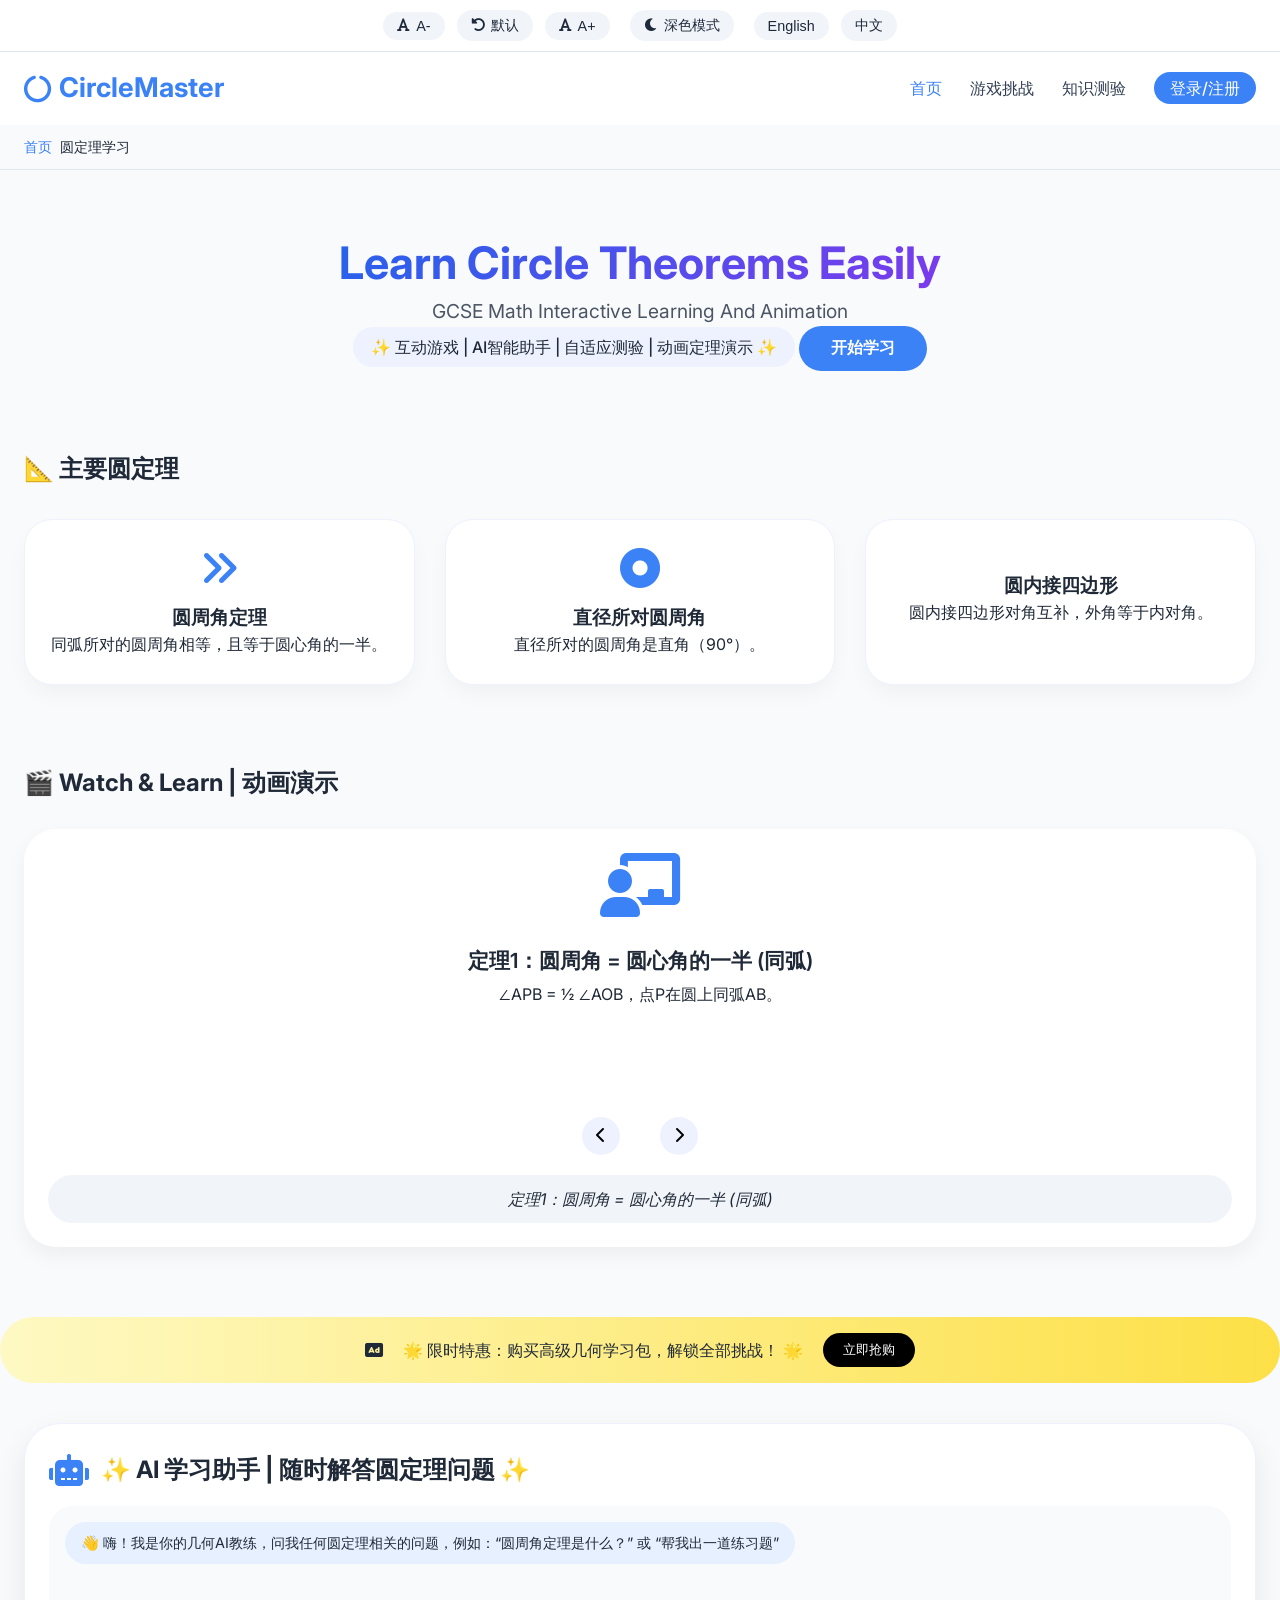
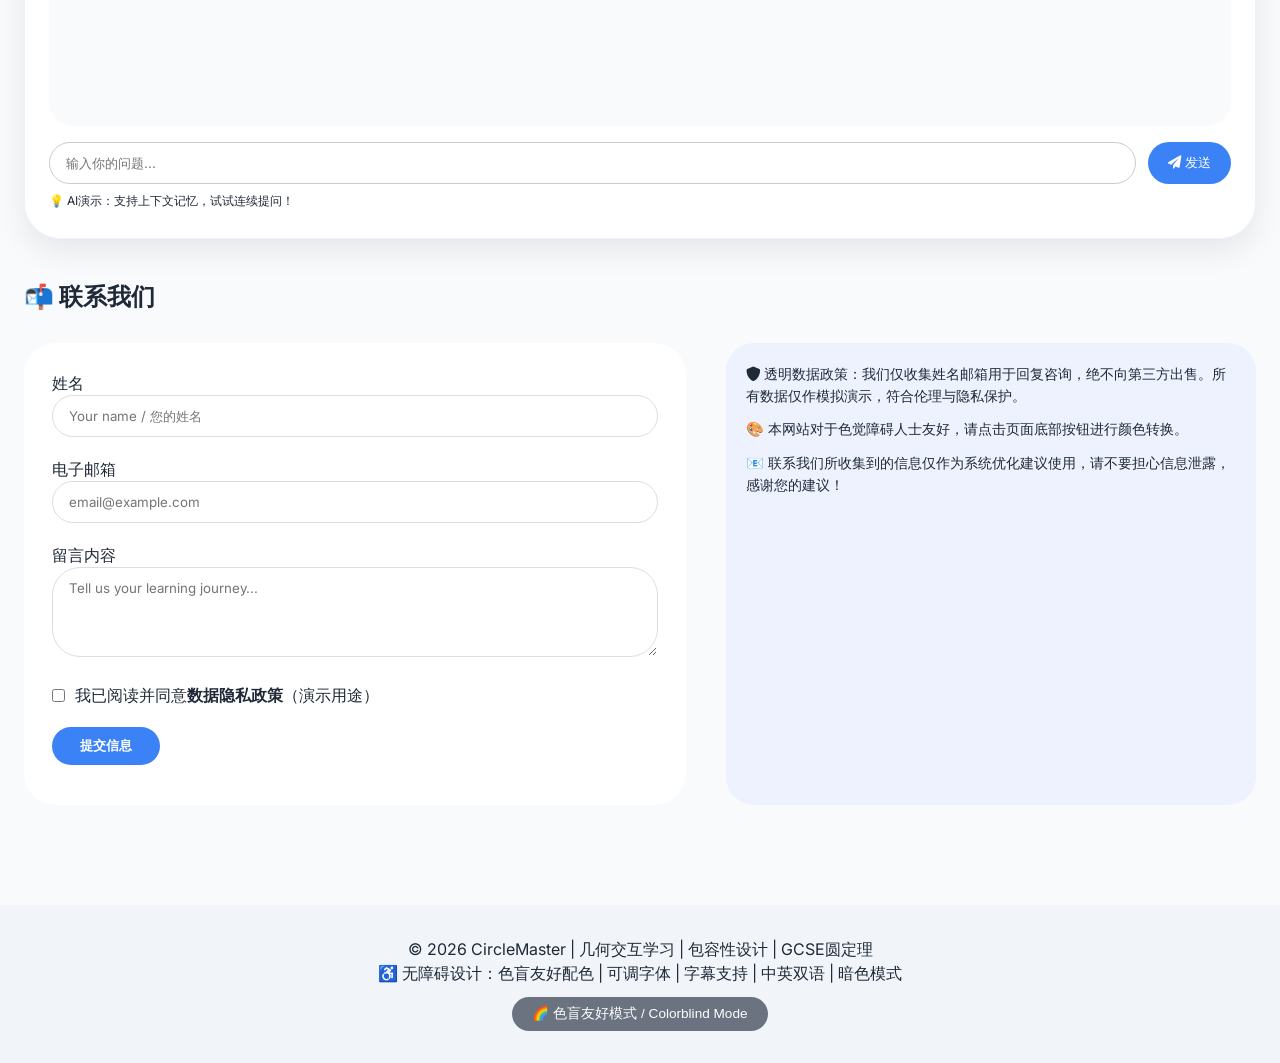
==== v3homepage.html @ ae1b33f3 "Create v3homepage.html version3 html" ====
<!DOCTYPE html>
<html lang="zh-CN">
<head>
    <meta charset="UTF-8">
    <meta name="viewport" content="width=device-width, initial-scale=1.0, viewport-fit=cover">
    <title>CircleMaster | 圆定理交互学习平台 - Version 3</title>
    <!-- 外部 CSS 文件 -->
    <link rel="stylesheet" href="style.css">
    <!-- Font Awesome 6 -->
    <link rel="stylesheet" href="https://cdnjs.cloudflare.com/ajax/libs/font-awesome/6.0.0-beta3/css/all.min.css">
    <!-- Google Fonts -->
    <link href="https://fonts.googleapis.com/css2?family=Inter:opsz,wght@14..32,300;14..32,400;14..32,500;14..32,600;14..32,700&display=swap" rel="stylesheet">
</head>
<body>

<!-- 顶部工具栏 -->
<div class="top-toolbar" role="region" aria-label="辅助功能工具条">
    <div class="tool-group">
        <button id="decreaseFont" class="tool-btn" aria-label="减小字体"><i class="fas fa-font"></i> A-</button>
        <button id="resetFont" class="tool-btn" aria-label="重置字体"><i class="fas fa-undo-alt"></i> 默认</button>
        <button id="increaseFont" class="tool-btn" aria-label="增大字体"><i class="fas fa-font"></i> A+</button>
    </div>
    <div class="tool-group">
        <button id="darkModeToggle" class="tool-btn" aria-label="深色模式"><i class="fas fa-moon"></i> 深色模式</button>
    </div>
    <div class="tool-group">
        <button id="langEn" class="tool-btn lang-btn" data-lang="en">English</button>
        <button id="langZh" class="tool-btn lang-btn" data-lang="zh">中文</button>
    </div>
</div>

<header class="site-header">
    <div class="container">
        <div class="logo-container">
            <a href="#" class="logo-link" id="homeLink" aria-label="回到首页">
                <i class="fas fa-circle-notch"></i>
                <span data-i18n="site_name">CircleMaster</span>
            </a>
        </div>
        <nav class="main-nav" aria-label="主菜单">
            <ul>
                <li><a href="#" class="active" data-i18n="nav_home">首页</a></li>
                <li><a href="#" id="gameLinkPlaceholder" data-i18n="nav_game">游戏挑战</a></li>
                <li><a href="#" id="quizLinkPlaceholder" data-i18n="nav_quiz">知识测验</a></li>
                <li><a href="#" id="authBtn" class="auth-btn" data-i18n="login_register">登录/注册</a></li>
            </ul>
        </nav>
    </div>
</header>

<div class="breadcrumb-wrapper">
    <div class="container">
        <ul class="breadcrumb">
            <li><a href="#" data-i18n="home_breadcrumb">首页</a></li>
            <li><span data-i18n="current_breadcrumb">圆定理学习</span></li>
        </ul>
    </div>
</div>

<main>
    <!-- HERO 区：卖点 -->
    <section class="hero">
        <div class="container hero-content">
            <div class="hero-text">
                <h1 data-i18n="hero_title">Learn Circle Theorems Easily</h1>
                <p class="hero-sub" data-i18n="hero_subtitle">GCSE Math Interactive Learning And Animation</p>
                <p class="hero-selling" data-i18n="hero_usp">✨ 互动游戏 | AI智能助手 | 自适应测验 | 动画定理演示 ✨</p>
                <button id="startLearningBtn" class="btn-primary cta-btn" data-i18n="start_btn">开始学习</button>
            </div>
        </div>
    </section>

    <!-- 圆定理核心规则卡片 -->
    <section class="theorems-cards">
        <div class="container">
            <h2 id="theorems-heading" data-i18n="main_theorems_title">📐 主要圆定理</h2>
            <div class="cards-grid">
                <div class="card theorem-card">
                    <div class="card-icon"><i class="fas fa-angles-right"></i></div>
                    <h3 data-i18n="th1_title">圆周角定理</h3>
                    <p data-i18n="th1_desc">同弧所对的圆周角相等，且等于圆心角的一半。</p>
                </div>
                <div class="card theorem-card">
                    <div class="card-icon"><i class="fas fa-circle-dot"></i></div>
                    <h3 data-i18n="th2_title">直径所对圆周角</h3>
                    <p data-i18n="th2_desc">直径所对的圆周角是直角（90°）。</p>
                </div>
                <div class="card theorem-card">
                    <div class="card-icon"><i class="fas fa-chord"></i></div>
                    <h3 data-i18n="th3_title">圆内接四边形</h3>
                    <p data-i18n="th3_desc">圆内接四边形对角互补，外角等于内对角。</p>
                </div>
            </div>
        </div>
    </section>

    <!-- 动画/幻灯片展示圆定理（带字幕） -->
    <section class="watch-learn">
        <div class="container">
            <h2 data-i18n="watch_title">🎬 Watch & Learn | 动画演示</h2>
            <div class="slider-container">
                <div class="slider" id="theoremSlider">
                    <div class="slide active">
                        <div class="slide-graphic"><i class="fas fa-chalkboard-user"></i></div>
                        <div class="slide-caption" data-i18n="slide1_caption">定理1：圆周角 = 圆心角的一半 (同弧)</div>
                        <div class="slide-sub" data-i18n="slide1_detail">∠APB = ½ ∠AOB，点P在圆上同弧AB。</div>
                    </div>
                    <div class="slide">
                        <div class="slide-graphic"><i class="fas fa-chart-line"></i></div>
                        <div class="slide-caption" data-i18n="slide2_caption">定理2：直径所对的圆周角 = 90°</div>
                        <div class="slide-sub" data-i18n="slide2_detail">若AB为直径，则∠ACB = 90°。</div>
                    </div>
                    <div class="slide">
                        <div class="slide-graphic"><i class="fas fa-shapes"></i></div>
                        <div class="slide-caption" data-i18n="slide3_caption">定理3：圆内接四边形对角互补</div>
                        <div class="slide-sub" data-i18n="slide3_detail">∠A + ∠C = 180°, ∠B + ∠D = 180°。</div>
                    </div>
                </div>
                <div class="slider-controls">
                    <button class="slider-btn prev" id="prevSlide"><i class="fas fa-chevron-left"></i></button>
                    <div class="slide-dots" id="slideDots"></div>
                    <button class="slider-btn next" id="nextSlide"><i class="fas fa-chevron-right"></i></button>
                </div>
                <div class="subtitle-track" aria-live="polite">
                    <span id="liveSubtitle" data-i18n="slide1_caption">定理1：圆周角 = 圆心角的一半 (同弧)</span>
                </div>
            </div>
        </div>
    </section>

    <!-- 广告横幅 / 盈利机制 -->
    <div class="ads-banner">
        <div class="container ads-content">
            <i class="fas fa-ad"></i>
            <span data-i18n="ad_text">🌟 限时特惠：购买高级几何学习包，解锁全部挑战！ 🌟</span>
            <button class="ad-btn" data-i18n="ad_btn">立即抢购</button>
        </div>
    </div>

    <!-- AI 聊天机器人（增强版：支持上下文记忆） -->
    <section class="ai-assistant-section">
        <div class="container">
            <div class="ai-chatbot-card" id="aiAssistantCard">
                <div class="ai-header">
                    <i class="fas fa-robot"></i>
                    <span data-i18n="ai_greeting">✨ AI 学习助手 | 随时解答圆定理问题 ✨</span>
                </div>
                <div class="chat-messages-card" id="aiChatMessages">
                    <div class="bot-msg">👋 嗨！我是你的几何AI教练，问我任何圆定理相关的问题，例如：“圆周角定理是什么？” 或 “帮我出一道练习题”</div>
                </div>
                <div class="ai-input-group">
                    <input type="text" id="aiUserInput" placeholder="输入你的问题..." aria-label="向AI提问">
                    <button id="aiSendBtn"><i class="fas fa-paper-plane"></i> 发送</button>
                </div>
                <p class="form-feedback" style="font-size:12px; margin-top:8px;" data-i18n="ai_disclaimer">💡 AI演示：支持上下文记忆，试试连续提问！</p>
            </div>
        </div>
    </section>

    <!-- 联系表单（增强验证与成功提示） -->
    <section class="contact-section">
        <div class="container">
            <h2 data-i18n="contact_title">📬 联系我们</h2>
            <div class="contact-wrapper">
                <form id="contactForm" class="contact-form" novalidate>
                    <div class="form-group">
                        <label for="name" data-i18n="form_name">姓名</label>
                        <input type="text" id="name" placeholder="Your name / 您的姓名" required>
                        <div class="field-error" id="nameError"></div>
                    </div>
                    <div class="form-group">
                        <label for="email" data-i18n="form_email">电子邮箱</label>
                        <input type="email" id="email" placeholder="email@example.com" required>
                        <div class="field-error" id="emailError"></div>
                    </div>
                    <div class="form-group">
                        <label for="message" data-i18n="form_message">留言内容</label>
                        <textarea id="message" rows="4" placeholder="Tell us your learning journey..." required></textarea>
                        <div class="field-error" id="messageError"></div>
                    </div>
                    <div class="form-policy">
                        <input type="checkbox" id="policyConsent" required>
                        <label for="policyConsent" data-i18n="policy_consent">我已阅读并同意<strong data-i18n="policy_link">数据隐私政策</strong>（演示用途）</label>
                        <div class="field-error" id="policyError"></div>
                    </div>
                    <button type="submit" class="btn-secondary" data-i18n="submit_btn">提交信息</button>
                    <p id="formFeedback" class="form-feedback success-message"></p>
                </form>
                <div class="data-transparency" id="dataPolicyBox">
                    <p><i class="fas fa-shield-alt"></i> <span data-i18n="data_policy_text">透明数据政策：我们仅收集姓名邮箱用于回复咨询，绝不向第三方出售。所有数据仅作模拟演示，符合伦理与隐私保护。</span></p>
                    <p><span data-i18n="colorblind_notice">🎨 本网站对于色觉障碍人士友好，请点击页面底部按钮进行颜色转换。</span></p>
                    <p><span data-i18n="contact_opt_notice">📧 联系我们所收集到的信息仅作为系统优化建议使用，请不要担心信息泄露，感谢您的建议！</span></p>
                </div>
            </div>
        </div>
    </section>
</main>

<footer class="site-footer">
    <div class="container">
        <p data-i18n="footer_copyright">© 2026 CircleMaster | 几何交互学习 | 包容性设计 | GCSE圆定理</p>
        <p data-i18n="footer_ethical">♿ 无障碍设计：色盲友好配色 | 可调字体 | 字幕支持 | 中英双语 | 暗色模式</p>
        <div class="footer-buttons">
            <button id="colorblindToggleBtn" class="colorblind-toggle" data-i18n="colorblind_btn">🌈 色盲友好模式 / Colorblind Mode</button>
        </div>
    </div>
</footer>

<!-- 登录/注册模态框（附加功能） -->
<div id="authModal" class="modal">
    <div class="modal-content">
        <div class="modal-header">
            <h3 data-i18n="modal_title">账户访问</h3>
            <button class="close-modal" id="closeModalBtn">&times;</button>
        </div>
        <div class="tab-buttons">
            <button class="tab-btn active" data-tab="login" data-i18n="login_tab">登录</button>
            <button class="tab-btn" data-tab="register" data-i18n="register_tab">注册</button>
        </div>
        <div id="loginPane" class="tab-pane active">
            <form id="loginForm" class="auth-form">
                <div class="form-group">
                    <input type="email" id="loginEmail" placeholder="电子邮箱" required>
                </div>
                <div class="form-group">
                    <input type="password" id="loginPassword" placeholder="密码" required>
                </div>
                <button type="submit" class="btn-primary" style="width:100%" data-i18n="login_btn">登录</button>
                <span id="loginError" class="auth-error"></span>
            </form>
        </div>
        <div id="registerPane" class="tab-pane">
            <form id="registerForm" class="auth-form">
                <div class="form-group">
                    <input type="text" id="regName" placeholder="用户名" required>
                </div>
                <div class="form-group">
                    <input type="email" id="regEmail" placeholder="电子邮箱" required>
                </div>
                <div class="form-group">
                    <input type="password" id="regPassword" placeholder="密码 (至少6位)" required>
                </div>
                <div class="form-group">
                    <input type="password" id="regConfirm" placeholder="确认密码" required>
                </div>
                <button type="submit" class="btn-primary" style="width:100%" data-i18n="register_btn">注册新账户</button>
                <span id="registerError" class="auth-error"></span>
            </form>
        </div>
    </div>
</div>

<script src="script.js"></script>
</body>
</html>
---- style.css ----
/* style of version2 */
* {
    margin: 0;
    padding: 0;
    box-sizing: border-box;
}

body {
    font-family: 'Inter', sans-serif;
    background-color: #f9fafc;
    color: #1f2937;
    line-height: 1.5;
    transition: background-color 0.3s, color 0.2s;
}

/* 深色模式 */
body.dark-mode {
    background-color: #121212;
    color: #e5e7eb;
}

body.dark-mode .card,
body.dark-mode .contact-form,
body.dark-mode .slider-container,
body.dark-mode .ads-banner,
body.dark-mode .ai-chatbot-card,
body.dark-mode .modal-content {
    background-color: #1e1e2f;
    color: #e0e0e0;
    border-color: #333;
}

body.dark-mode .site-header,
body.dark-mode .breadcrumb-wrapper,
body.dark-mode footer,
body.dark-mode .top-toolbar {
    background-color: #0a0a0f;
    border-bottom-color: #2d2d3a;
}

/* 色盲友好模式 */
body.colorblind-friendly {
    filter: contrast(1.1) saturate(0.85);
    background-color: #fef7e0;
}
body.colorblind-friendly .card,
body.colorblind-friendly .contact-form,
body.colorblind-friendly .slider-container,
body.colorblind-friendly .ai-chatbot-card {
    background-color: #fff5e0;
    border-color: #d4b87a;
}
body.colorblind-friendly .btn-primary,
body.colorblind-friendly .auth-btn,
body.colorblind-friendly .ai-input-group button {
    background-color: #2c5f8a;
}
body.colorblind-friendly .tool-btn {
    background-color: #e9e2c7;
}
body.dark-mode.colorblind-friendly {
    filter: contrast(1.1) saturate(0.85);
    background-color: #1e1a10;
}
body.dark-mode.colorblind-friendly .card,
body.dark-mode.colorblind-friendly .contact-form,
body.dark-mode.colorblind-friendly .slider-container,
body.dark-mode.colorblind-friendly .ai-chatbot-card {
    background-color: #2a2418;
    border-color: #6b5a3a;
}

.container {
    max-width: 1280px;
    margin: 0 auto;
    padding: 0 24px;
}

/* 顶部工具栏 */
.top-toolbar {
    background: #ffffff;
    border-bottom: 1px solid #e2e8f0;
    padding: 10px 0;
    display: flex;
    justify-content: center;
    align-items: center;
    flex-wrap: wrap;
    gap: 20px;
    transition: background 0.3s;
}
.tool-group {
    display: flex;
    gap: 12px;
    align-items: center;
}
.tool-btn {
    background: #f1f5f9;
    border: none;
    padding: 6px 14px;
    border-radius: 40px;
    font-size: 0.9rem;
    cursor: pointer;
    font-weight: 500;
    transition: all 0.2s;
    display: inline-flex;
    align-items: center;
    gap: 6px;
    color: #1e293b;
}
body.dark-mode .tool-btn {
    background: #2d2d3a;
    color: #e2e8f0;
}
.tool-btn:hover {
    background: #e2e8f0;
    transform: scale(0.97);
}

/* 头部 */
.site-header {
    background: white;
    box-shadow: 0 1px 3px rgba(0,0,0,0.05);
    padding: 16px 0;
    transition: background 0.3s;
}
.site-header .container {
    display: flex;
    justify-content: space-between;
    align-items: center;
    flex-wrap: wrap;
    gap: 20px;
}
.logo-link {
    font-size: 1.7rem;
    font-weight: 700;
    text-decoration: none;
    color: #3b82f6;
    display: flex;
    align-items: center;
    gap: 8px;
}
.main-nav ul {
    display: flex;
    gap: 28px;
    list-style: none;
    align-items: center;
}
.main-nav a {
    text-decoration: none;
    font-weight: 500;
    color: #334155;
    transition: color 0.2s;
}
body.dark-mode .main-nav a {
    color: #cbd5e1;
}
.main-nav a.active,
.main-nav a:hover {
    color: #3b82f6;
}
.auth-btn {
    background: #3b82f6;
    color: white !important;
    padding: 6px 16px;
    border-radius: 40px;
    transition: 0.2s;
}
.auth-btn:hover {
    background: #2563eb;
    transform: translateY(-1px);
}

/* 面包屑 */
.breadcrumb-wrapper {
    background: #f8fafc;
    padding: 12px 0;
    border-bottom: 1px solid #e2e8f0;
}
.breadcrumb {
    display: flex;
    list-style: none;
    gap: 8px;
    font-size: 0.85rem;
}
.breadcrumb a {
    text-decoration: none;
    color: #3b82f6;
}

/* HERO */
.hero {
    padding: 60px 0 40px;
    text-align: center;
}
.hero-content {
    display: flex;
    flex-direction: column;
    align-items: center;
    gap: 20px;
}
.hero-text h1 {
    font-size: 2.8rem;
    background: linear-gradient(135deg, #2563eb, #7c3aed);
    background-clip: text;
    -webkit-background-clip: text;
    color: transparent;
}
.hero-sub {
    font-size: 1.2rem;
    color: #4b5563;
}
.hero-selling {
    font-weight: 500;
    background: #eef2ff;
    display: inline-block;
    padding: 8px 18px;
    border-radius: 40px;
}
.btn-primary {
    background: #3b82f6;
    color: white;
    border: none;
    padding: 12px 32px;
    border-radius: 40px;
    font-weight: 600;
    font-size: 1rem;
    cursor: pointer;
    transition: 0.2s;
}
.btn-primary:hover {
    background: #2563eb;
    transform: translateY(-2px);
}

/* 定理卡片 */
.theorems-cards {
    padding: 40px 0;
}
.cards-grid {
    display: grid;
    grid-template-columns: repeat(auto-fit, minmax(280px, 1fr));
    gap: 30px;
    margin-top: 32px;
}
.card {
    background: white;
    border-radius: 28px;
    padding: 28px 20px;
    box-shadow: 0 10px 25px -5px rgba(0,0,0,0.05);
    text-align: center;
    transition: transform 0.2s, box-shadow 0.2s;
    border: 1px solid #eef2ff;
}
.card:hover {
    transform: translateY(-5px);
    box-shadow: 0 20px 30px -10px rgba(0,0,0,0.1);
}
.card-icon i {
    font-size: 2.5rem;
    color: #3b82f6;
    margin-bottom: 16px;
}

/* 幻灯片 */
.watch-learn {
    padding: 40px 0;
}
.slider-container {
    background: #ffffff;
    border-radius: 32px;
    padding: 24px;
    box-shadow: 0 8px 20px rgba(0,0,0,0.05);
    margin-top: 28px;
}
.slider {
    position: relative;
    min-height: 240px;
}
.slide {
    display: none;
    text-align: center;
    animation: fade 0.4s ease;
}
.slide.active {
    display: block;
}
.slide-graphic i {
    font-size: 4rem;
    color: #3b82f6;
    margin-bottom: 16px;
}
.slide-caption {
    font-size: 1.3rem;
    font-weight: 600;
    margin: 12px 0 6px;
}
.slider-controls {
    display: flex;
    justify-content: center;
    align-items: center;
    gap: 20px;
    margin-top: 24px;
}
.slider-btn {
    background: #eef2ff;
    border: none;
    width: 38px;
    height: 38px;
    border-radius: 50%;
    cursor: pointer;
    font-size: 1rem;
}
.slide-dots {
    display: flex;
    gap: 12px;
}
.dot {
    width: 10px;
    height: 10px;
    border-radius: 50%;
    background: #cbd5e1;
    cursor: pointer;
}
.dot.active {
    background: #3b82f6;
    width: 24px;
    border-radius: 10px;
}
.subtitle-track {
    margin-top: 20px;
    background: #f1f5f9;
    padding: 12px;
    border-radius: 32px;
    text-align: center;
    font-style: italic;
}
@keyframes fade {
    from { opacity: 0; transform: translateX(10px); }
    to { opacity: 1; transform: translateX(0); }
}

/* 广告条 */
.ads-banner {
    background: linear-gradient(90deg, #fef9c3, #fde047);
    padding: 16px 0;
    margin: 30px 0 20px;
    border-radius: 60px;
}
body.dark-mode .ads-banner {
    background: linear-gradient(90deg, #2b2b1f, #5e5a2a);
}
.ads-content {
    display: flex;
    justify-content: center;
    align-items: center;
    gap: 20px;
    flex-wrap: wrap;
}
.ad-btn {
    background: black;
    color: white;
    border: none;
    padding: 8px 20px;
    border-radius: 40px;
    font-weight: 500;
    cursor: pointer;
}

/* AI助手卡片 */
.ai-assistant-section {
    padding: 20px 0 20px;
}
.ai-chatbot-card {
    background: white;
    border-radius: 36px;
    padding: 28px 24px;
    box-shadow: 0 12px 30px rgba(0,0,0,0.08);
    transition: 0.2s;
    border: 1px solid #eef2ff;
}
.ai-header {
    display: flex;
    align-items: center;
    gap: 12px;
    font-size: 1.5rem;
    font-weight: 700;
    margin-bottom: 18px;
}
.ai-header i {
    color: #3b82f6;
    font-size: 2rem;
}
.chat-messages-card {
    background: #f8fafc;
    border-radius: 24px;
    padding: 16px;
    height: 220px;
    overflow-y: auto;
    display: flex;
    flex-direction: column;
    gap: 12px;
    margin-bottom: 16px;
}
.bot-msg,
.user-msg {
    max-width: 85%;
    padding: 10px 16px;
    border-radius: 24px;
    font-size: 0.9rem;
}
.bot-msg {
    background: #e6f0ff;
    align-self: flex-start;
    color: #1e293b;
}
.user-msg {
    background: #3b82f6;
    color: white;
    align-self: flex-end;
}
.ai-input-group {
    display: flex;
    gap: 12px;
}
.ai-input-group input {
    flex: 1;
    padding: 12px 16px;
    border-radius: 60px;
    border: 1px solid #ccc;
    font-family: inherit;
}
.ai-input-group button {
    background: #3b82f6;
    border: none;
    color: white;
    border-radius: 60px;
    padding: 0 20px;
    cursor: pointer;
}

/* 联系表单 */
.contact-section {
    padding: 20px 0 60px;
}
.contact-wrapper {
    display: grid;
    grid-template-columns: 1fr 0.8fr;
    gap: 40px;
    margin-top: 28px;
}
.contact-form {
    background: white;
    padding: 28px;
    border-radius: 32px;
}
.form-group {
    margin-bottom: 20px;
}
.form-group input,
.form-group textarea {
    width: 100%;
    padding: 12px 16px;
    border-radius: 28px;
    border: 1px solid #ddd;
    font-family: inherit;
}
.form-policy {
    display: flex;
    align-items: center;
    gap: 10px;
    margin-bottom: 20px;
}
.btn-secondary {
    background: #3b82f6;
    color: white;
    border: none;
    padding: 10px 28px;
    border-radius: 40px;
    font-weight: 600;
    cursor: pointer;
}
.data-transparency {
    background: #eef2ff;
    padding: 20px;
    border-radius: 28px;
    font-size: 0.9rem;
}
.data-transparency p {
    margin-bottom: 12px;
}
.data-transparency p:last-child {
    margin-bottom: 0;
}

/* 页脚 */
footer {
    background: #f1f5f9;
    padding: 32px 0;
    text-align: center;
    margin-top: 40px;
}
.footer-buttons {
    display: flex;
    justify-content: center;
    gap: 20px;
    margin-top: 12px;
    flex-wrap: wrap;
}
.colorblind-toggle {
    background: #6b7280;
    color: white;
    border: none;
    padding: 8px 20px;
    border-radius: 40px;
    font-size: 0.85rem;
    cursor: pointer;
    transition: 0.2s;
}
.colorblind-toggle:hover {
    background: #4b5563;
    transform: scale(0.98);
}

/* 响应式 */
@media (max-width: 780px) {
    .contact-wrapper {
        grid-template-columns: 1fr;
    }
    .top-toolbar {
        gap: 12px;
    }
    .hero-text h1 {
        font-size: 2rem;
    }
    .container {
        padding: 0 20px;
    }
    .site-header .container {
        flex-direction: column;
    }
}
.form-feedback {
    margin-top: 12px;
    font-size: 0.85rem;
}

/* 模态框 */
.modal {
    display: none;
    position: fixed;
    top: 0;
    left: 0;
    width: 100%;
    height: 100%;
    background-color: rgba(0, 0, 0, 0.6);
    z-index: 1000;
    justify-content: center;
    align-items: center;
    backdrop-filter: blur(4px);
}
.modal.show {
    display: flex;
}
.modal-content {
    background: white;
    border-radius: 32px;
    width: 90%;
    max-width: 450px;
    padding: 28px 24px;
    position: relative;
    animation: modalFadeIn 0.3s ease;
    box-shadow: 0 25px 40px rgba(0,0,0,0.2);
}
body.dark-mode .modal-content {
    background: #1e1e2f;
    color: #e0e0e0;
}
@keyframes modalFadeIn {
    from { opacity: 0; transform: translateY(-30px); }
    to { opacity: 1; transform: translateY(0); }
}
.modal-header {
    display: flex;
    justify-content: space-between;
    align-items: center;
    margin-bottom: 24px;
    border-bottom: 1px solid #e2e8f0;
    padding-bottom: 12px;
}
.modal-header h3 {
    font-size: 1.5rem;
    font-weight: 600;
}
.close-modal {
    background: none;
    border: none;
    font-size: 1.8rem;
    cursor: pointer;
    color: #94a3b8;
    transition: 0.2s;
}
.close-modal:hover {
    color: #ef4444;
}
.tab-buttons {
    display: flex;
    gap: 16px;
    margin-bottom: 24px;
    border-bottom: 1px solid #e2e8f0;
}
.tab-btn {
    background: none;
    border: none;
    padding: 8px 0;
    font-size: 1rem;
    font-weight: 600;
    cursor: pointer;
    color: #64748b;
    transition: 0.2s;
}
.tab-btn.active {
    color: #3b82f6;
    border-bottom: 2px solid #3b82f6;
}
.tab-pane {
    display: none;
}
.tab-pane.active {
    display: block;
}
.auth-form .form-group {
    margin-bottom: 20px;
}
.auth-form input {
    width: 100%;
    padding: 12px 16px;
    border-radius: 28px;
    border: 1px solid #cbd5e1;
    background: #f8fafc;
    transition: 0.2s;
}
body.dark-mode .auth-form input {
    background: #2d2d3a;
    border-color: #4b5563;
    color: white;
}
.auth-form button {
    width: 100%;
    margin-top: 8px;
}
.auth-error {
    color: #ef4444;
    font-size: 0.8rem;
    margin-top: 6px;
    display: block;
}
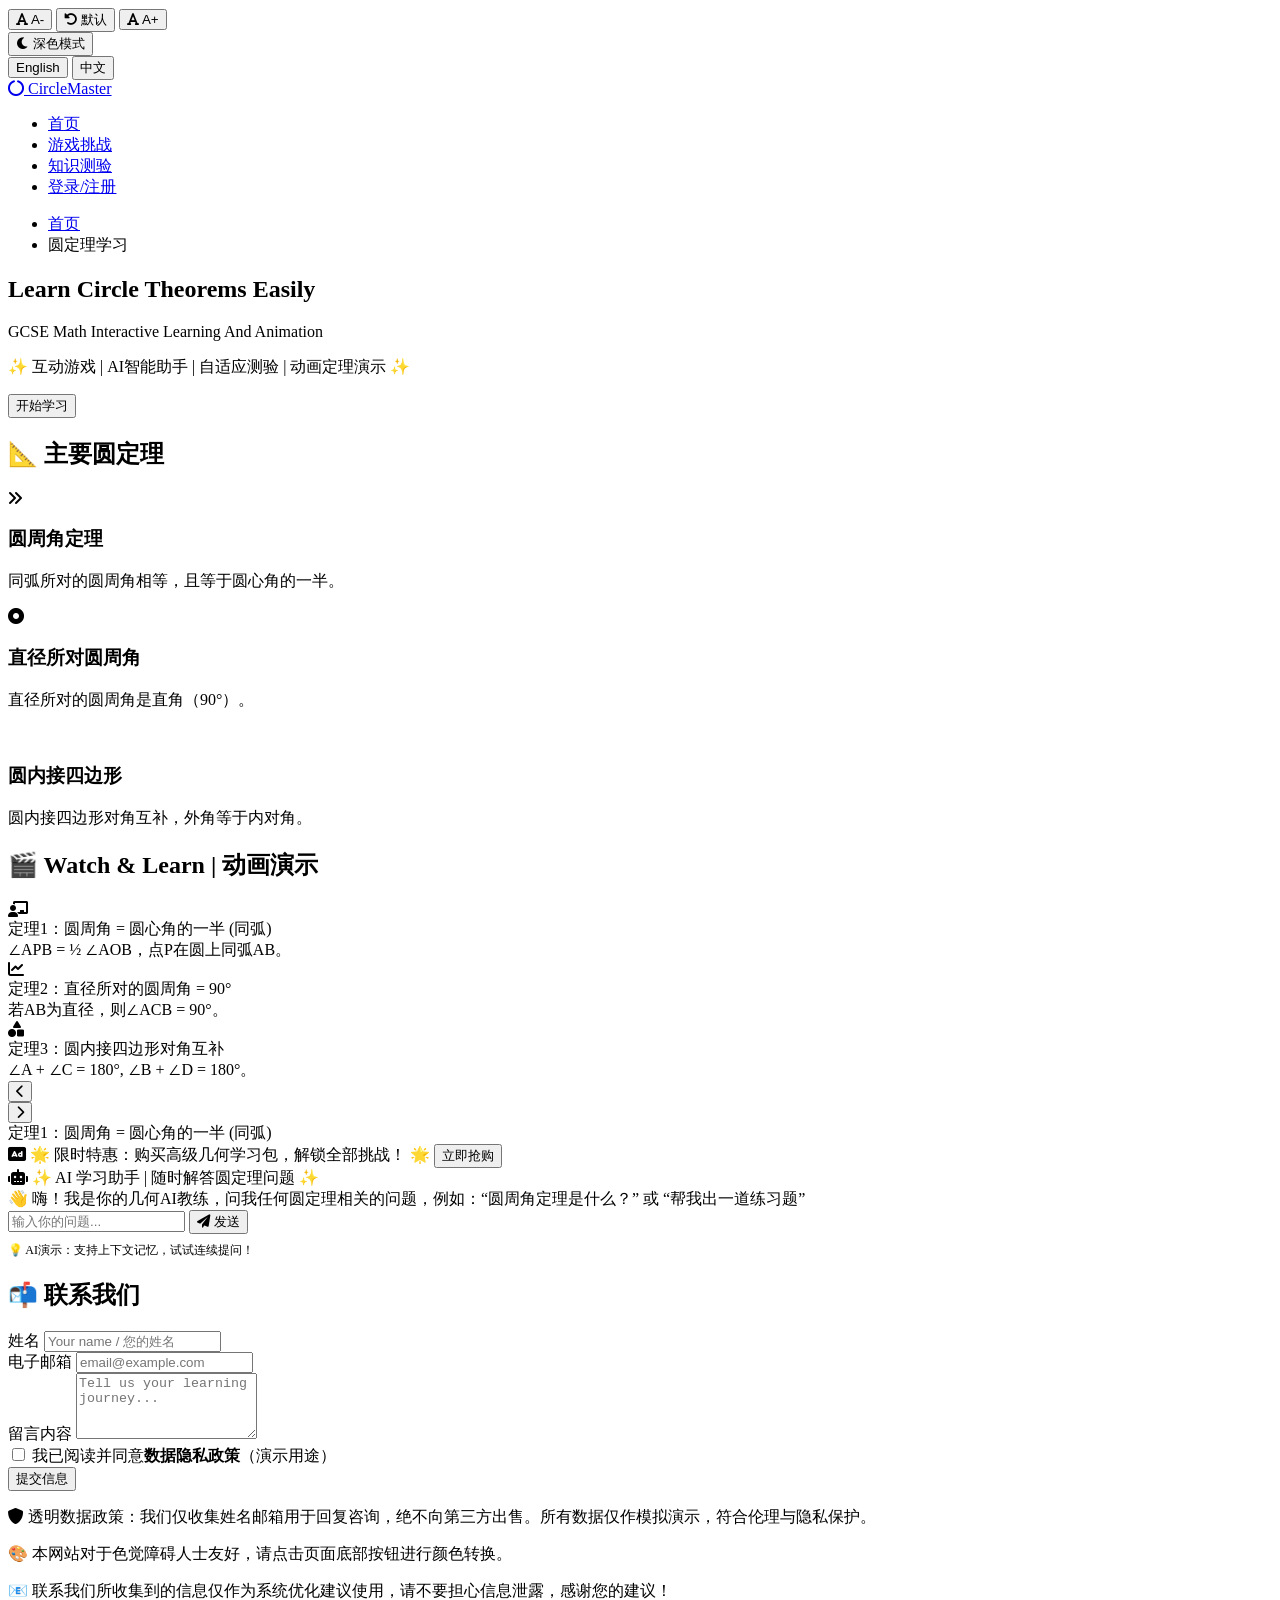
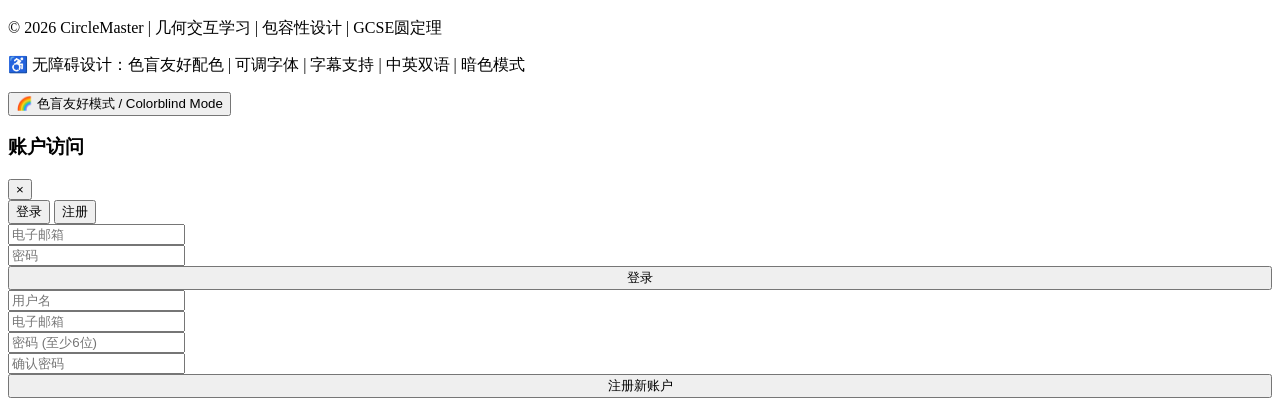
==== commit a4c5a095: "Update v3homepage.html" ====
--- a/v3homepage.html
+++ b/v3homepage.html
@@ -5,7 +5,7 @@
     <meta name="viewport" content="width=device-width, initial-scale=1.0, viewport-fit=cover">
     <title>CircleMaster | 圆定理交互学习平台 - Version 3</title>
     <!-- 外部 CSS 文件 -->
-    <link rel="stylesheet" href="style.css">
+    <link rel="stylesheet" href="v3style.css">
     <!-- Font Awesome 6 -->
     <link rel="stylesheet" href="https://cdnjs.cloudflare.com/ajax/libs/font-awesome/6.0.0-beta3/css/all.min.css">
     <!-- Google Fonts -->
@@ -250,6 +250,6 @@
     </div>
 </div>
 
-<script src="script.js"></script>
+<script src="v3script.js"></script>
 </body>
 </html>
